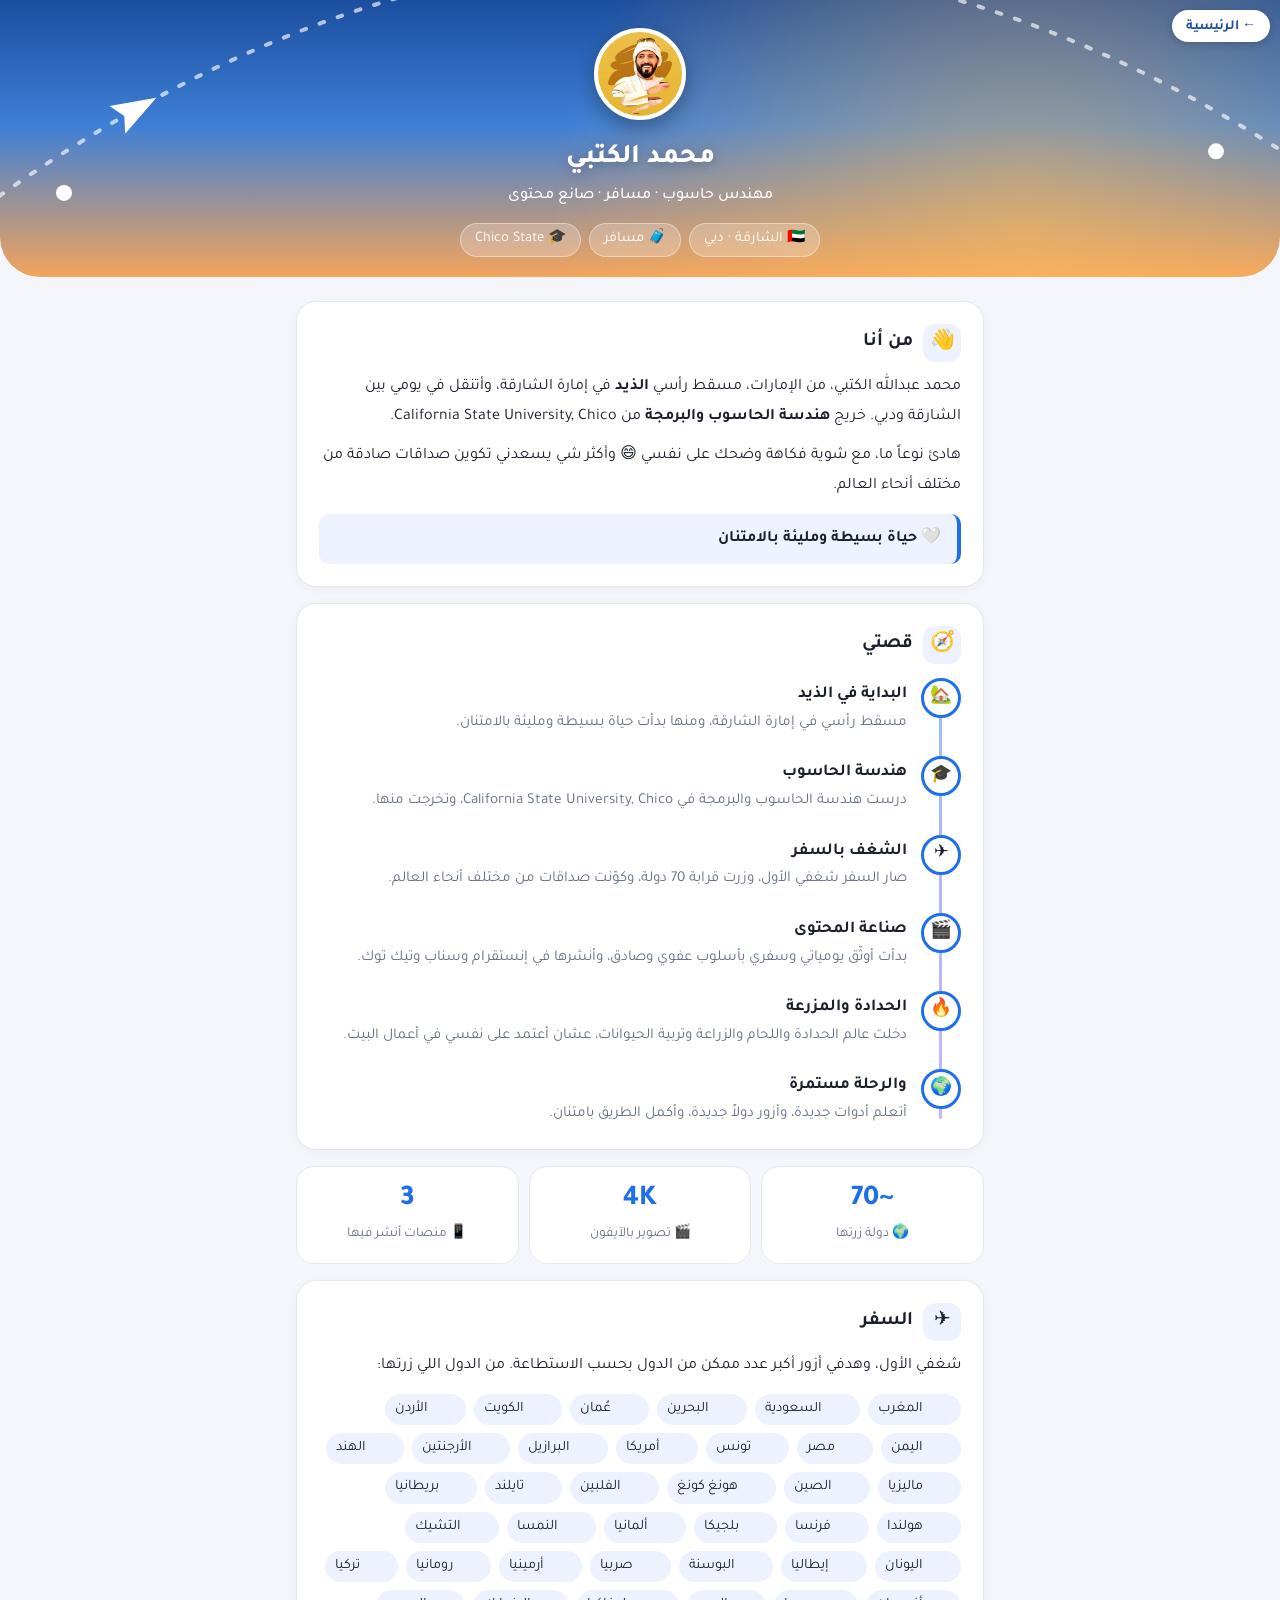
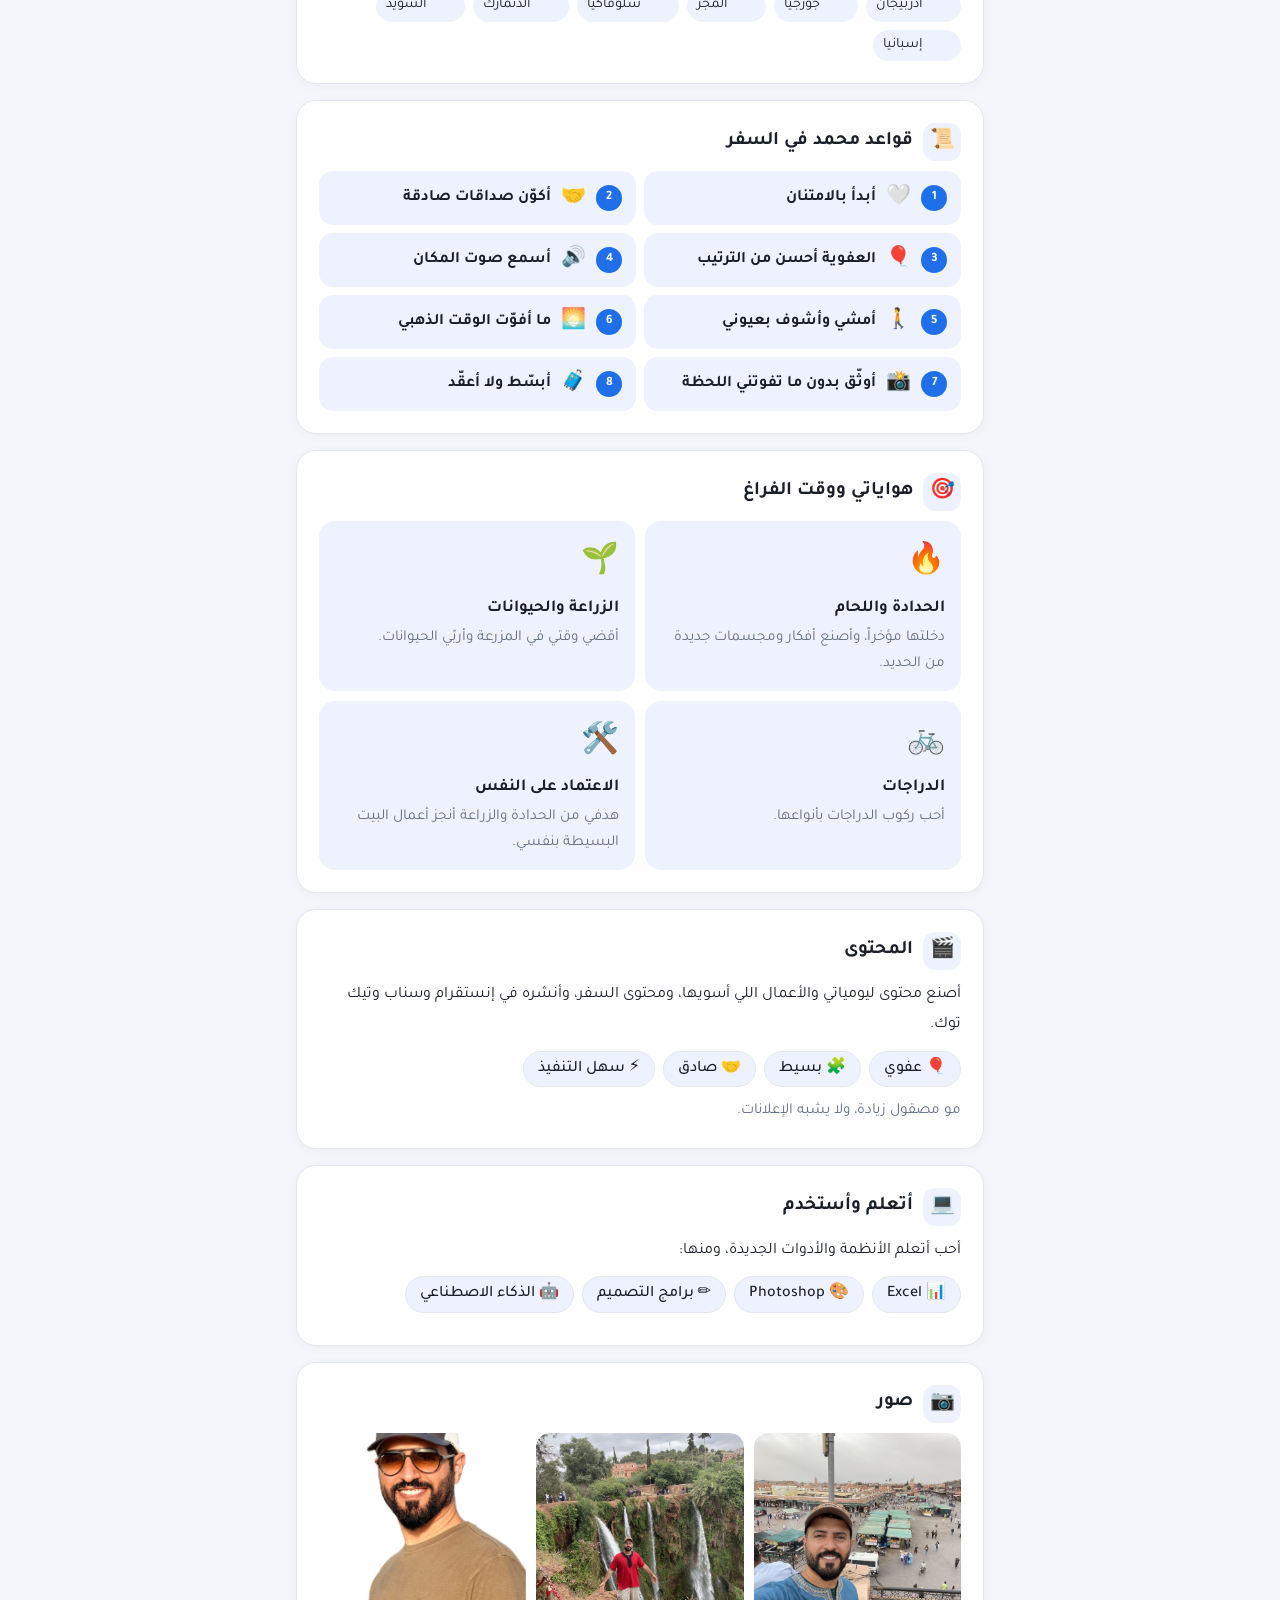
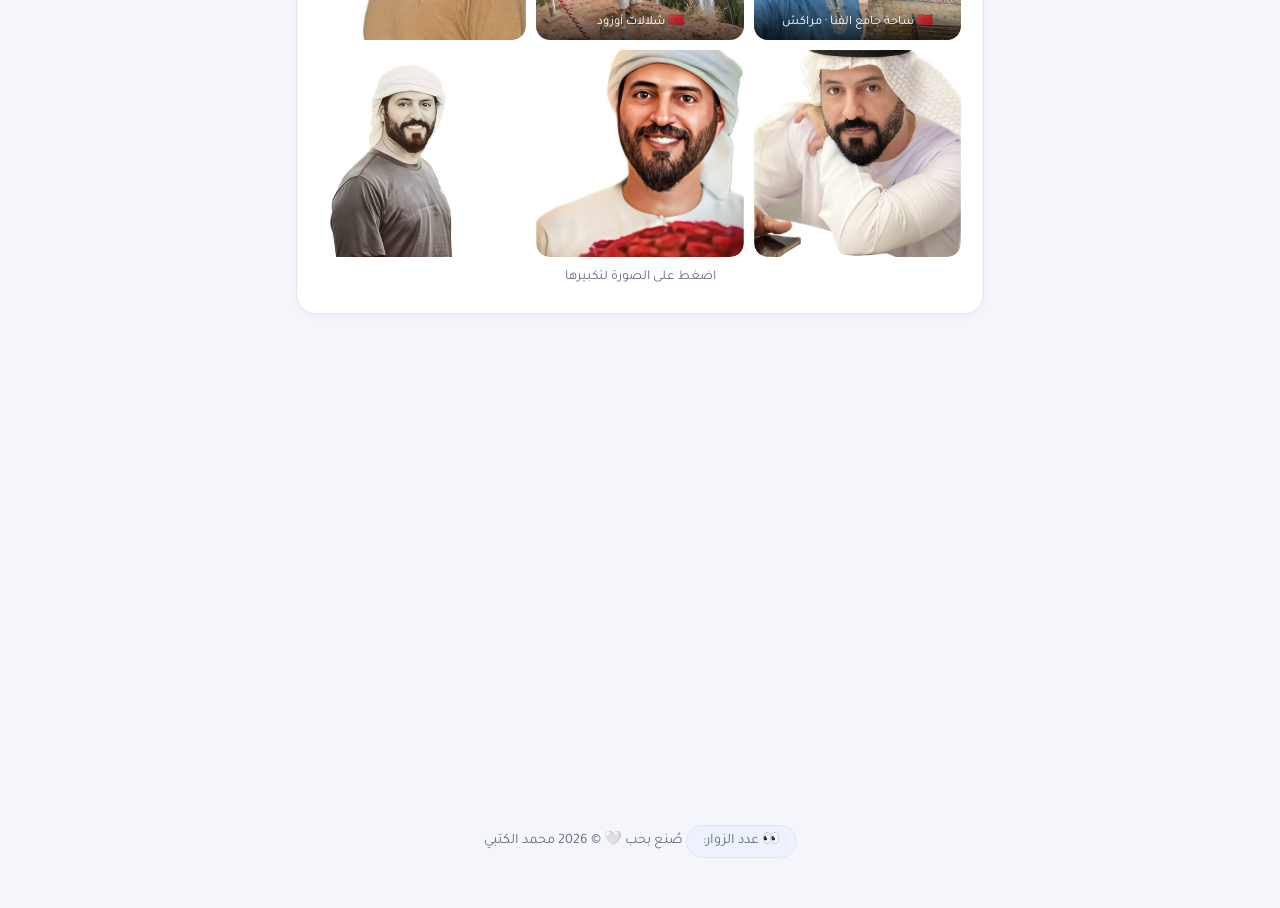
==== mohammed/index.html @ bbf89c30 "Redesign: new home page with city page and personalities; move Mohamed page to /mohammed Co-Authored" ====
<!DOCTYPE html>
<html lang="ar" dir="rtl">
<head>
  <meta charset="UTF-8">
  <meta name="viewport" content="width=device-width, initial-scale=1">
  <title>محمد الكتبي</title>
  <meta name="description" content="محمد عبدالله الكتبي — مهندس حاسوب من الإمارات، مسافر وصانع محتوى، زرت قرابة 70 دولة.">
  <meta name="theme-color" content="#1c4e9e">
  <link rel="icon" href="images/profile.jpg">
  <link rel="canonical" href="https://aldhaid.ae/mohammed/">
  <meta property="og:type" content="website">
  <meta property="og:locale" content="ar_AE">
  <meta property="og:title" content="محمد الكتبي">
  <meta property="og:description" content="مهندس حاسوب من الإمارات، مسافر وصانع محتوى. زرت قرابة 70 دولة.">
  <meta property="og:url" content="https://aldhaid.ae/mohammed/">
  <meta property="og:image" content="https://aldhaid.ae/mohammed/og-image.jpg">
  <meta property="og:image:width" content="1200">
  <meta property="og:image:height" content="630">
  <meta name="twitter:card" content="summary_large_image">
  <meta name="twitter:image" content="https://aldhaid.ae/mohammed/og-image.jpg">
  <link rel="preconnect" href="https://fonts.googleapis.com">
  <link href="https://fonts.googleapis.com/css2?family=Tajawal:wght@400;500;700;800&display=swap" rel="stylesheet">
  <link rel="stylesheet" href="style.css">
</head>
<body>
  <a href="../index.html" style="position:fixed;top:10px;right:10px;z-index:99;background:#fff;color:#1c4e9e;padding:6px 14px;border-radius:20px;font:600 14px Tajawal,sans-serif;text-decoration:none;box-shadow:0 2px 8px rgba(0,0,0,.2)">← الرئيسية</a>

  <header class="hero">
    <!-- مسار الرحلة والطائرة -->
    <svg class="route" viewBox="0 0 800 360" preserveAspectRatio="xMidYMid slice" aria-hidden="true">
      <path id="flight" d="M -20 230 Q 400 -80 820 200" fill="none" stroke="rgba(255,255,255,.65)" stroke-width="2.5" stroke-dasharray="3 9" stroke-linecap="round"/>
      <circle cx="40" cy="214" r="5" fill="#fff"/>
      <circle cx="760" cy="188" r="5" fill="#fff"/>
      <g fill="#fff">
        <path d="M 16 0 L -12 -10 L -7 0 L -12 10 Z">
          <animateMotion dur="14s" repeatCount="indefinite" rotate="auto"><mpath href="#flight"/></animateMotion>
        </path>
      </g>
    </svg>

    <img class="avatar" src="images/profile.jpg" alt="صورة محمد الكتبي">
    <h1>محمد الكتبي</h1>
    <p class="en">Mohamed Alketbi</p>
    <p class="tagline">مهندس حاسوب · مسافر · صانع محتوى</p>
    <div class="chips">
      <span class="chip">🇦🇪 الشارقة · دبي</span>
      <span class="chip">🧳 مسافر</span>
      <span class="chip">🎓 Chico State</span>
    </div>
  </header>

  <main>
    <!-- من أنا -->
    <section class="card">
      <h2><span class="ico">👋</span> من أنا</h2>
      <p>
        محمد عبدالله الكتبي، من الإمارات، مسقط رأسي <b>الذيد</b> في إمارة الشارقة،
        وأتنقل في يومي بين الشارقة ودبي. خريج <b>هندسة الحاسوب والبرمجة</b>
        من California State University, Chico.
      </p>
      <p>
        هادئ نوعاً ما، مع شوية فكاهة وضحك على نفسي 😄
        وأكثر شي يسعدني تكوين صداقات صادقة من مختلف أنحاء العالم.
      </p>
      <blockquote>🤍 حياة بسيطة ومليئة بالامتنان</blockquote>
    </section>

    <!-- قصتي -->
    <section class="card">
      <h2><span class="ico">🧭</span> قصتي</h2>
      <ol class="timeline">
        <li>
          <span class="dot">🏡</span>
          <h3>البداية في الذيد</h3>
          <p>مسقط رأسي في إمارة الشارقة، ومنها بدأت حياة بسيطة ومليئة بالامتنان.</p>
        </li>
        <li>
          <span class="dot">🎓</span>
          <h3>هندسة الحاسوب</h3>
          <p>درست هندسة الحاسوب والبرمجة في California State University, Chico، وتخرجت منها.</p>
        </li>
        <li>
          <span class="dot">✈️</span>
          <h3>الشغف بالسفر</h3>
          <p>صار السفر شغفي الأول، وزرت قرابة 70 دولة، وكوّنت صداقات من مختلف أنحاء العالم.</p>
        </li>
        <li>
          <span class="dot">🎬</span>
          <h3>صناعة المحتوى</h3>
          <p>بدأت أوثّق يومياتي وسفري بأسلوب عفوي وصادق، وأنشرها في إنستقرام وسناب وتيك توك.</p>
        </li>
        <li>
          <span class="dot">🔥</span>
          <h3>الحدادة والمزرعة</h3>
          <p>دخلت عالم الحدادة واللحام والزراعة وتربية الحيوانات، عشان أعتمد على نفسي في أعمال البيت.</p>
        </li>
        <li>
          <span class="dot">🌍</span>
          <h3>والرحلة مستمرة</h3>
          <p>أتعلم أدوات جديدة، وأزور دولاً جديدة، وأكمل الطريق بامتنان.</p>
        </li>
      </ol>
    </section>

    <!-- أرقام -->
    <section class="stats">
      <div class="stat"><b>~70</b><span>🌍 دولة زرتها</span></div>
      <div class="stat"><b>4K</b><span>🎬 تصوير بالآيفون</span></div>
      <div class="stat"><b>3</b><span>📱 منصات أنشر فيها</span></div>
    </section>

    <!-- السفر -->
    <section class="card">
      <h2><span class="ico">✈️</span> السفر</h2>
      <p>شغفي الأول، وهدفي أزور أكبر عدد ممكن من الدول بحسب الاستطاعة. من الدول اللي زرتها:</p>
      <div class="flags" id="flags"></div>
    </section>

    <!-- قواعد السفر -->
    <section class="card">
      <h2><span class="ico">📜</span> قواعد محمد في السفر</h2>
      <ol class="rules">
        <li><span class="n">1</span><span class="e">🤍</span>أبدأ بالامتنان</li>
        <li><span class="n">2</span><span class="e">🤝</span>أكوّن صداقات صادقة</li>
        <li><span class="n">3</span><span class="e">🎈</span>العفوية أحسن من الترتيب</li>
        <li><span class="n">4</span><span class="e">🔊</span>أسمع صوت المكان</li>
        <li><span class="n">5</span><span class="e">🚶</span>أمشي وأشوف بعيوني</li>
        <li><span class="n">6</span><span class="e">🌅</span>ما أفوّت الوقت الذهبي</li>
        <li><span class="n">7</span><span class="e">📸</span>أوثّق بدون ما تفوتني اللحظة</li>
        <li><span class="n">8</span><span class="e">🧳</span>أبسّط ولا أعقّد</li>
      </ol>
    </section>

    <!-- هواياتي -->
    <section class="card">
      <h2><span class="ico">🎯</span> هواياتي ووقت الفراغ</h2>
      <div class="grid">
        <div class="tile"><span class="big">🔥</span><h3>الحدادة واللحام</h3><p>دخلتها مؤخراً، وأصنع أفكار ومجسمات جديدة من الحديد.</p></div>
        <div class="tile"><span class="big">🌱</span><h3>الزراعة والحيوانات</h3><p>أقضي وقتي في المزرعة وأربّي الحيوانات.</p></div>
        <div class="tile"><span class="big">🚲</span><h3>الدراجات</h3><p>أحب ركوب الدراجات بأنواعها.</p></div>
        <div class="tile"><span class="big">🛠️</span><h3>الاعتماد على النفس</h3><p>هدفي من الحدادة والزراعة أنجز أعمال البيت البسيطة بنفسي.</p></div>
      </div>
    </section>

    <!-- المحتوى -->
    <section class="card">
      <h2><span class="ico">🎬</span> المحتوى</h2>
      <p>
        أصنع محتوى ليومياتي والأعمال اللي أسويها، ومحتوى السفر،
        وأنشره في إنستقرام وسناب وتيك توك.
      </p>
      <ul class="tags">
        <li>🎈 عفوي</li>
        <li>🧩 بسيط</li>
        <li>🤝 صادق</li>
        <li>⚡ سهل التنفيذ</li>
      </ul>
      <p class="muted">مو مصقول زيادة، ولا يشبه الإعلانات.</p>
    </section>

    <!-- التعلم والأدوات -->
    <section class="card">
      <h2><span class="ico">💻</span> أتعلم وأستخدم</h2>
      <p>أحب أتعلم الأنظمة والأدوات الجديدة، ومنها:</p>
      <ul class="tags">
        <li>📊 Excel</li>
        <li>🎨 Photoshop</li>
        <li>✏️ برامج التصميم</li>
        <li>🤖 الذكاء الاصطناعي</li>
      </ul>
    </section>

    <!-- الصور -->
    <section class="card">
      <h2><span class="ico">📷</span> صور</h2>
      <div class="gallery">
        <figure><img src="images/morocco-market.jpg" alt="ساحة جامع الفنا، مراكش" loading="lazy"><figcaption>🇲🇦 ساحة جامع الفنا · مراكش</figcaption></figure>
        <figure><img src="images/morocco-waterfall.jpg" alt="شلالات أوزود، المغرب" loading="lazy"><figcaption>🇲🇦 شلالات أوزود</figcaption></figure>
        <figure><img src="images/photo3.jpg" alt="محمد الكتبي" loading="lazy"></figure>
        <figure><img src="images/photo1.jpg" alt="محمد الكتبي" loading="lazy"></figure>
        <figure><img src="images/photo4.jpg" alt="محمد الكتبي" loading="lazy"></figure>
        <figure><img src="images/photo2.jpg" alt="محمد الكتبي" loading="lazy"></figure>
      </div>
      <p class="muted hint">اضغط على الصورة لتكبيرها</p>
    </section>

    <!-- إنستقرام -->
    <section class="card">
      <h2><span class="ico">📸</span> من إنستقرام</h2>
      <div class="insta-feed">
        <behold-widget feed-id="JTGPiDyUB6IaNqz0ckpw"></behold-widget>
      </div>
      <a class="soc insta follow" href="https://instagram.com/NCC" target="_blank" rel="noopener"><i style="--i:url(https://cdn.jsdelivr.net/npm/simple-icons/icons/instagram.svg)"></i>تابعني على إنستقرام</a>
    </section>

    <!-- التواصل -->
    <section class="card">
      <h2><span class="ico">💬</span> تابعني وتواصل معي</h2>
      <div class="links">
        <a class="soc insta" href="https://instagram.com/NCC" target="_blank" rel="noopener"><i style="--i:url(https://cdn.jsdelivr.net/npm/simple-icons/icons/instagram.svg)"></i>Instagram</a>
        <a class="soc snap" href="https://snapchat.com/add/dxb.6" target="_blank" rel="noopener"><i style="--i:url(https://cdn.jsdelivr.net/npm/simple-icons/icons/snapchat.svg)"></i>Snapchat</a>
        <a class="soc tiktok" href="https://tiktok.com/@alketbi.travel" target="_blank" rel="noopener"><i style="--i:url(https://cdn.jsdelivr.net/npm/simple-icons/icons/tiktok.svg)"></i>TikTok</a>
        <a class="soc wa" href="https://wa.me/971556080700" target="_blank" rel="noopener"><i style="--i:url(https://cdn.jsdelivr.net/npm/simple-icons/icons/whatsapp.svg)"></i>WhatsApp</a>
      </div>
    </section>
  </main>

  <footer>
    <p class="visitors" id="visitors" hidden>👀 عدد الزوار: <b id="vcount"></b></p>
    صُنع بحب 🤍 © <span id="y"></span> محمد الكتبي</footer>

  <script>
    (() => {
      if (window.__bhldScript) return;
      window.__bhldScript = true;
      const d = document, s = d.createElement("script");
      s.type = "module";
      s.src = "https://w.behold.so/widget.js";
      setTimeout(() => { d.head.append(s); }, 0);
    })();
  </script>

  <div class="lightbox" id="lightbox" hidden>
    <button class="close" aria-label="إغلاق">&times;</button>
    <img id="lightbox-img" alt="">
  </div>
  <script>
    document.getElementById('y').textContent = new Date().getFullYear();

    // الدول: [الاسم، رمز الدولة]
    const countries = [
      ['المغرب','ma'],['السعودية','sa'],['البحرين','bh'],['عُمان','om'],['الكويت','kw'],
      ['الأردن','jo'],['اليمن','ye'],['مصر','eg'],['تونس','tn'],['أمريكا','us'],
      ['البرازيل','br'],['الأرجنتين','ar'],['الهند','in'],['ماليزيا','my'],['الصين','cn'],
      ['هونغ كونغ','hk'],['الفلبين','ph'],['تايلند','th'],['بريطانيا','gb'],['هولندا','nl'],
      ['فرنسا','fr'],['بلجيكا','be'],['ألمانيا','de'],['النمسا','at'],['التشيك','cz'],
      ['اليونان','gr'],['إيطاليا','it'],['البوسنة','ba'],['صربيا','rs'],['أرمينيا','am'],
      ['رومانيا','ro'],['تركيا','tr'],['أذربيجان','az'],['جورجيا','ge'],['المجر','hu'],
      ['سلوفاكيا','sk'],['الدنمارك','dk'],['السويد','se'],['إسبانيا','es']
    ];
    document.getElementById('flags').innerHTML = countries.map(([n, c]) =>
      `<span class="flag"><img src="https://flagcdn.com/w40/${c}.png" alt="" loading="lazy" width="20" height="15">${n}</span>`
    ).join('');

    // عداد الزوار (يُحسب مرة واحدة لكل متصفح، ولا يُحسب إلا على الدومين الحقيقي)
    (async () => {
      const base = 'https://abacus.jasoncameron.dev';
      const path = '/aldhaid-ae/visits';
      let counted = false;
      try { counted = localStorage.getItem('visited') === '1'; } catch (e) {}
      const live = location.hostname === 'aldhaid.ae' || location.hostname === 'www.aldhaid.ae';
      const action = (live && !counted) ? 'hit' : 'get';
      try {
        const r = await fetch(base + '/' + action + path);
        if (!r.ok) return;
        const { value } = await r.json();
        if (typeof value !== 'number') return;
        if (action === 'hit') { try { localStorage.setItem('visited', '1'); } catch (e) {} }
        document.getElementById('vcount').textContent = value.toLocaleString('ar-AE');
        document.getElementById('visitors').hidden = false;
      } catch (e) { /* العداد اختياري: لو تعطل يبقى مخفياً */ }
    })();

    // ظهور الأقسام بالتمرير
    const items = document.querySelectorAll('main .card, main .stat');
    if ('IntersectionObserver' in window && !matchMedia('(prefers-reduced-motion: reduce)').matches) {
      const io = new IntersectionObserver((entries) => {
        entries.forEach(e => {
          if (e.isIntersecting) { e.target.classList.add('in'); io.unobserve(e.target); }
        });
      }, { threshold: 0.08, rootMargin: '0px 0px -30px 0px' });
      items.forEach((el, i) => {
        el.classList.add('reveal');
        if (el.classList.contains('stat')) el.style.transitionDelay = (i % 3) * 90 + 'ms';
        io.observe(el);
      });
    }

    // تكبير الصور
    const box = document.getElementById('lightbox');
    const big = document.getElementById('lightbox-img');
    document.querySelectorAll('.gallery img').forEach(img => {
      img.addEventListener('click', () => {
        big.src = img.src;
        big.alt = img.alt;
        box.hidden = false;
      });
    });
    box.addEventListener('click', () => { box.hidden = true; });
    document.addEventListener('keydown', e => { if (e.key === 'Escape') box.hidden = true; });
  </script>
</body>
</html>
---- mohammed/style.css ----
:root {
  --bg: #f4f6fb;
  --card: #ffffff;
  --text: #1b1f2a;
  --muted: #667085;
  --accent: #1f6feb;
  --accent2: #7c5cff;
  --soft: #eef2ff;
  --border: #e4e7ee;
}
@media (prefers-color-scheme: dark) {
  :root {
    --bg: #0e1116;
    --card: #171b23;
    --text: #eef1f6;
    --muted: #9aa4b2;
    --accent: #5b9dff;
    --accent2: #9b86ff;
    --soft: #202638;
    --border: #262c38;
  }
}

* { box-sizing: border-box; margin: 0; padding: 0; }

body {
  font-family: "Tajawal", system-ui, sans-serif;
  background: var(--bg);
  color: var(--text);
  line-height: 1.9;
}
a { color: var(--accent); text-decoration: none; }
a:hover { text-decoration: underline; }

/* ---------- Hero (سفر وترحال) ---------- */
.hero {
  position: relative;
  overflow: hidden;
  text-align: center;
  padding: 28px 16px 20px;
  color: #fff;
  background:
    radial-gradient(circle at 80% 85%, rgba(255, 190, 90, .55), transparent 45%),
    linear-gradient(180deg, #1c4e9e 0%, #3d7fd6 45%, #f4a45c 100%);
  border-radius: 0 0 40px 40px;
}
.hero > * { position: relative; z-index: 1; }
.route { position: absolute !important; inset: 0; width: 100%; height: 100%; z-index: 0 !important; }




.avatar {
  width: 92px; height: 92px;
  border-radius: 50%;
  object-fit: cover;
  object-position: center 15%;
  border: 4px solid #fff;
  background: #fff;
  box-shadow: 0 8px 20px rgba(0, 0, 0, .3);
}
.hero h1 { font-size: 1.7rem; font-weight: 800; margin-top: 8px; line-height: 1.3; text-shadow: 0 2px 12px rgba(0,0,0,.25); }
.hero .en { display: none; opacity: .9; letter-spacing: 1px; }
.tagline { font-weight: 500; margin-top: 4px; }

.chips { display: flex; flex-wrap: wrap; gap: 8px; justify-content: center; margin-top: 12px; }
.chip {
  background: rgba(255, 255, 255, .22);
  backdrop-filter: blur(6px);
  border: 1px solid rgba(255, 255, 255, .4);
  padding: 2px 14px;
  border-radius: 999px;
  font-size: .92rem;
}
@media (prefers-reduced-motion: reduce) { .route animateMotion { display: none; } }

/* ---------- Layout ---------- */
main {
  max-width: 720px;
  margin: 0 auto;
  padding: 24px 16px 40px;
  display: grid;
  gap: 16px;
}
.card {
  background: var(--card);
  border: 1px solid var(--border);
  border-radius: 20px;
  padding: 22px;
  box-shadow: 0 2px 10px rgba(20, 30, 60, .04);
}
.card h2 {
  font-size: 1.2rem;
  margin-bottom: 10px;
  display: flex;
  align-items: center;
  gap: 10px;
}
.ico {
  display: inline-grid;
  place-items: center;
  width: 38px;
  height: 38px;
  border-radius: 12px;
  background: var(--soft);
  font-size: 1.25rem;
}
.card p + p { margin-top: 8px; }
.muted { color: var(--muted); font-size: .95rem; }
blockquote {
  margin-top: 12px;
  padding: 10px 16px;
  border-right: 4px solid var(--accent);
  background: var(--soft);
  border-radius: 10px;
  font-weight: 700;
}

/* ---------- Stats ---------- */
.stats { display: grid; grid-template-columns: repeat(3, 1fr); gap: 10px; }
.stat {
  background: var(--card);
  border: 1px solid var(--border);
  border-radius: 18px;
  text-align: center;
  padding: 14px 6px;
}
.stat b { display: block; font-size: 1.8rem; font-weight: 800; color: var(--accent); line-height: 1.3; }
.stat span { font-size: .85rem; color: var(--muted); }

/* ---------- Flags ---------- */
.flags { display: flex; flex-wrap: wrap; gap: 8px; margin-top: 12px; }
.flag {
  display: inline-flex;
  align-items: center;
  gap: 6px;
  background: var(--soft);
  border-radius: 999px;
  padding: 2px 12px 2px 10px;
  font-size: .9rem;
}
.flag img { border-radius: 2px; }

/* ---------- Hobbies ---------- */
.grid { display: grid; grid-template-columns: 1fr; gap: 10px; margin-top: 8px; }
.tile {
  background: var(--soft);
  border-radius: 16px;
  padding: 14px 16px;
}
.tile .big { font-size: 1.9rem; }
.tile h3 { font-size: 1.05rem; }
.tile p { color: var(--muted); font-size: .95rem; line-height: 1.7; }

/* ---------- Tags ---------- */
.tags { list-style: none; display: flex; flex-wrap: wrap; gap: 8px; margin: 10px 0; }
.tags li {
  background: var(--soft);
  border: 1px solid var(--border);
  border-radius: 999px;
  padding: 2px 14px;
  font-weight: 500;
}

/* ---------- Gallery ---------- */
.gallery { display: grid; grid-template-columns: repeat(2, 1fr); gap: 10px; }
.gallery img {
  width: 100%;
  aspect-ratio: 1;
  object-fit: cover;
  border-radius: 14px;
  background: var(--border);
  cursor: zoom-in;
  transition: transform .15s;
}
.gallery img:hover { transform: scale(1.03); }
.hint { margin-top: 8px; text-align: center; font-size: .85rem; }

/* ---------- Social ---------- */
.links { display: grid; grid-template-columns: repeat(2, 1fr); gap: 10px; margin-top: 8px; }
.soc {
  --c: var(--accent);
  display: flex;
  align-items: center;
  justify-content: center;
  gap: 8px;
  padding: 12px;
  border-radius: 14px;
  background: var(--c);
  color: #fff;
  font-weight: 700;
  transition: transform .15s, filter .15s;
}
.soc:hover { transform: translateY(-2px); filter: brightness(1.08); text-decoration: none; }
.soc i {
  width: 20px;
  height: 20px;
  background: currentColor;
  -webkit-mask: var(--i) center / contain no-repeat;
  mask: var(--i) center / contain no-repeat;
}
.insta { --c: linear-gradient(45deg, #f09433, #dc2743 55%, #bc1888); }
.snap { --c: #f5d800; color: #111; }
.tiktok { --c: #111; }
.wa { --c: #25d366; }
.soc { background: var(--c); }
.mail { text-align: center; margin-top: 14px; }

footer { text-align: center; color: var(--muted); padding: 8px 16px 40px; font-size: .9rem; }

/* ---------- Lightbox ---------- */
.lightbox {
  position: fixed;
  inset: 0;
  background: rgba(0, 0, 0, .9);
  display: flex;
  align-items: center;
  justify-content: center;
  padding: 16px;
  z-index: 100;
  cursor: zoom-out;
}
.lightbox[hidden] { display: none; }
.lightbox img { max-width: 100%; max-height: 100%; border-radius: 8px; }
.lightbox .close {
  position: absolute;
  top: 12px;
  left: 16px;
  background: none;
  border: 0;
  color: #fff;
  font-size: 2.5rem;
  line-height: 1;
  cursor: pointer;
}

@media (min-width: 600px) {
  .gallery { grid-template-columns: repeat(4, 1fr); }
  .links { grid-template-columns: repeat(4, 1fr); }
  .grid { grid-template-columns: repeat(2, 1fr); }
}


/* ---------- Gallery captions ---------- */
.gallery figure { position: relative; margin: 0; overflow: hidden; border-radius: 14px; }
.gallery figure img { display: block; }
.gallery figcaption {
  position: absolute; inset: auto 0 0 0;
  padding: 18px 10px 8px;
  font-size: .8rem; color: #fff; text-align: center; line-height: 1.4;
  background: linear-gradient(transparent, rgba(0, 0, 0, .65));
  pointer-events: none;
}
@media (min-width: 600px) { .gallery { grid-template-columns: repeat(3, 1fr); } }

/* ---------- Instagram feed ---------- */
.insta-feed { min-height: 120px; margin-top: 8px; border-radius: 14px; overflow: hidden; }
.soc.follow { margin-top: 14px; }

/* ---------- Timeline ---------- */
.timeline { list-style: none; position: relative; margin-top: 14px; padding-right: 54px; }
.timeline::before {
  content: "";
  position: absolute; top: 8px; bottom: 8px; right: 19px;
  width: 3px; border-radius: 3px;
  background: linear-gradient(var(--accent), var(--accent2));
  opacity: .45;
}
.timeline li { position: relative; padding-bottom: 20px; }
.timeline li:last-child { padding-bottom: 0; }
.timeline .dot {
  position: absolute; right: -54px; top: 0;
  width: 40px; height: 40px; border-radius: 50%;
  display: grid; place-items: center;
  background: var(--card);
  border: 3px solid var(--accent);
  font-size: 1.1rem;
}
.timeline h3 { font-size: 1.05rem; line-height: 1.6; padding-top: 4px; }
.timeline p { color: var(--muted); font-size: .95rem; line-height: 1.8; }

/* ---------- Scroll reveal ---------- */
.reveal { opacity: 0; transform: translateY(28px); transition: opacity .6s ease, transform .6s ease; }
.reveal.in { opacity: 1; transform: none; }

/* ---------- Travel rules ---------- */
.rules { list-style: none; display: grid; gap: 8px; margin-top: 10px; counter-reset: r; }
.rules li {
  display: flex; align-items: center; gap: 10px;
  background: var(--soft); border-radius: 14px;
  padding: 8px 14px; font-weight: 700;
}
.rules .n {
  flex: none; width: 26px; height: 26px; border-radius: 50%;
  display: grid; place-items: center;
  background: var(--accent); color: #fff; font-size: .8rem;
}
.rules .e { font-size: 1.25rem; }
@media (min-width: 600px) { .rules { grid-template-columns: repeat(2, 1fr); } }

/* ---------- Visitor counter ---------- */
.visitors {
  display: inline-block; margin-bottom: 10px;
  background: var(--soft); border: 1px solid var(--border);
  border-radius: 999px; padding: 2px 16px; font-size: .9rem;
}
.visitors b { color: var(--accent); }
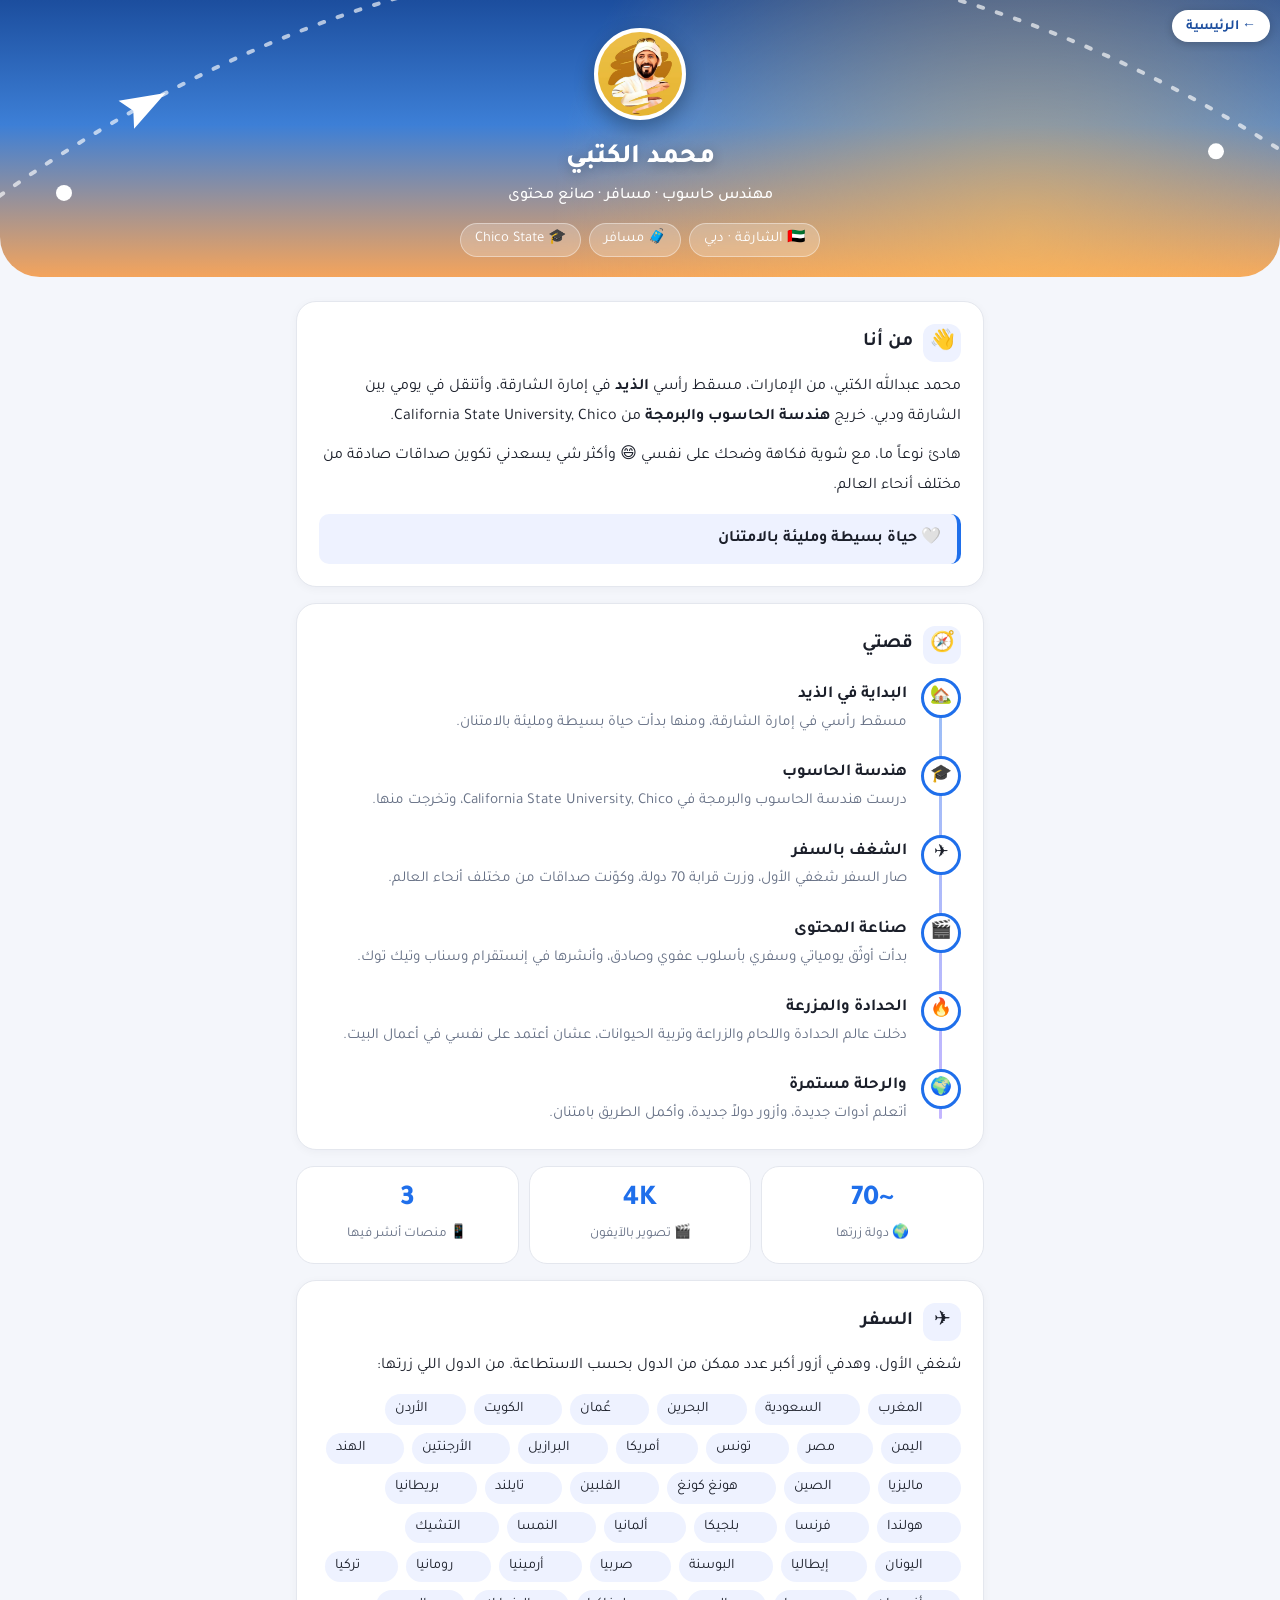
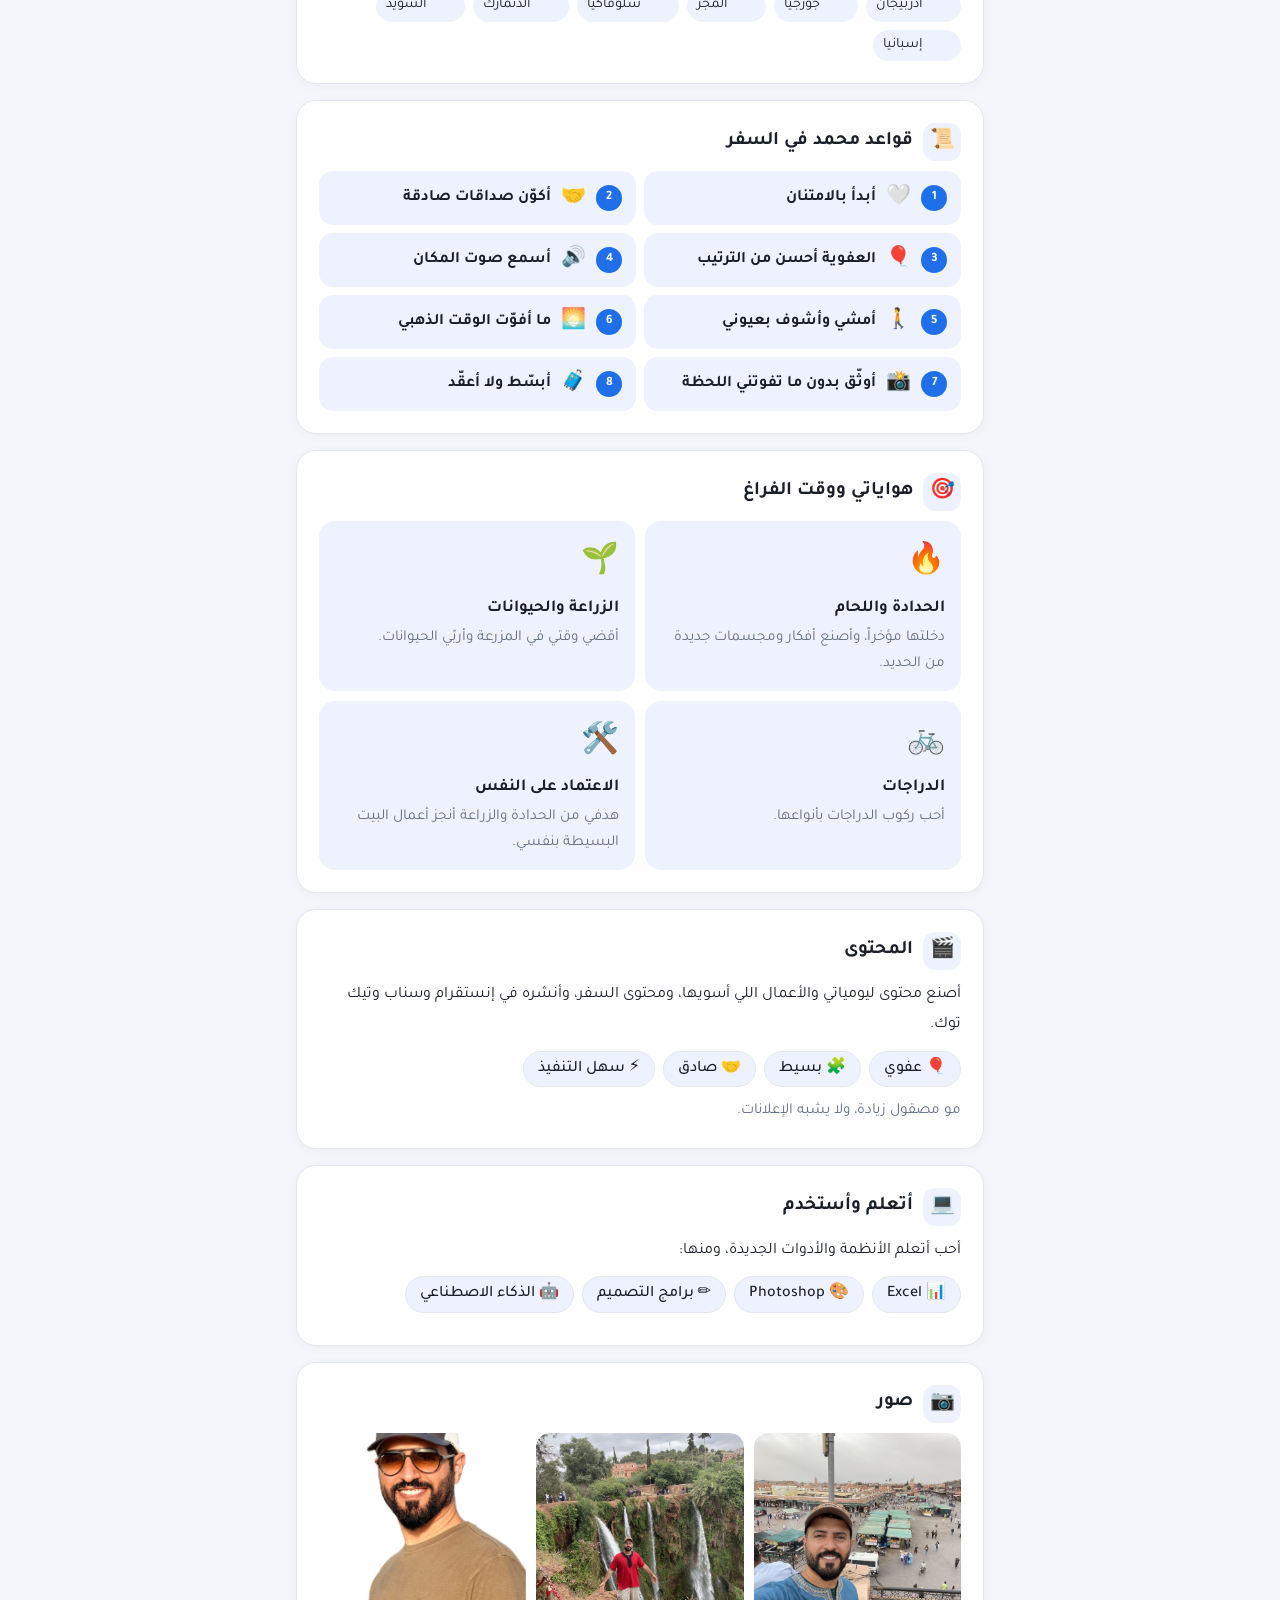
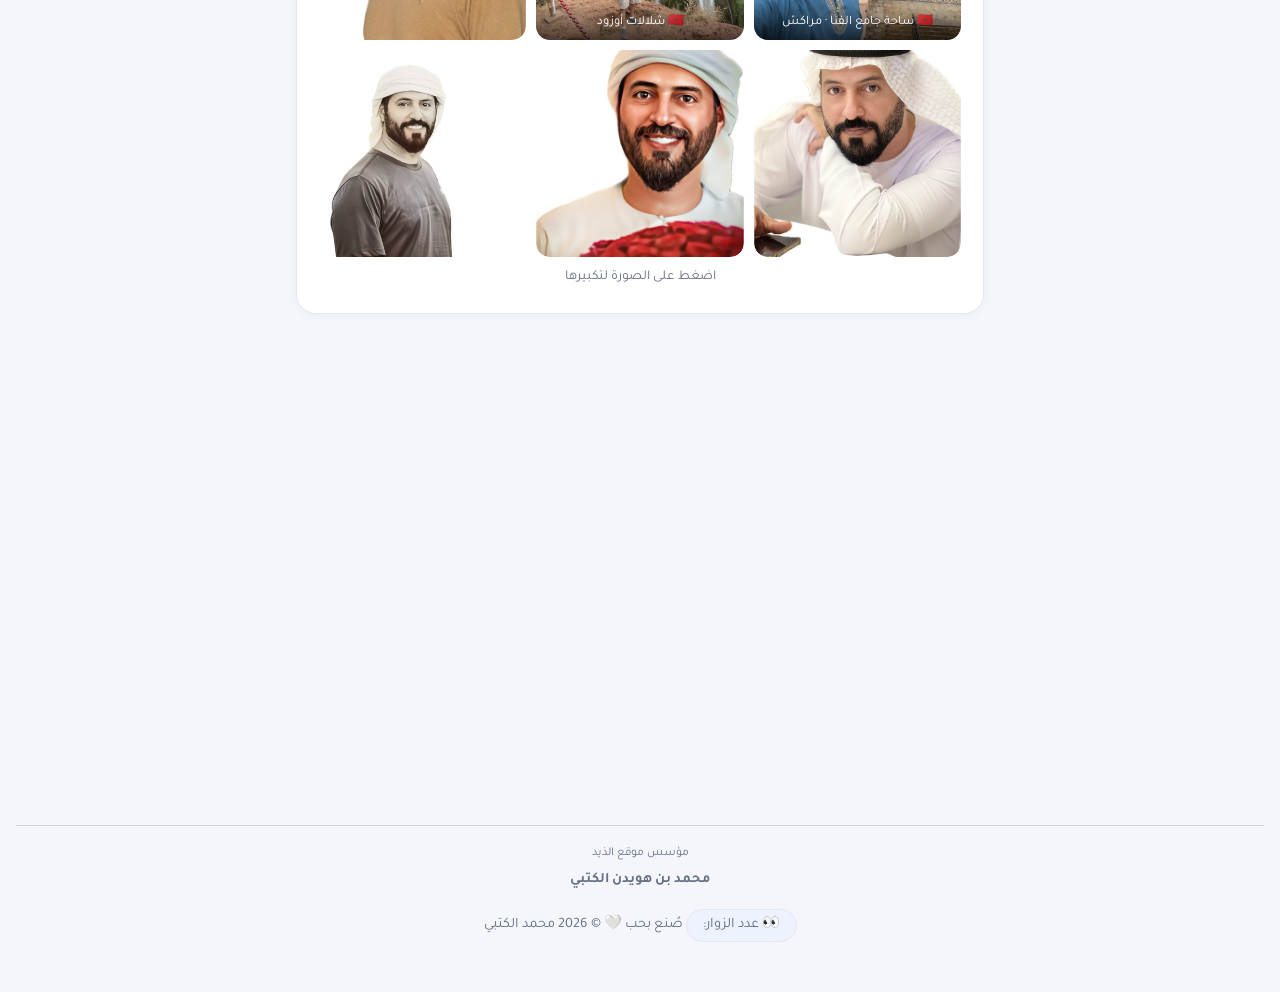
==== commit 518d6e7f: "Al Dhaid-inspired design, compact side-by-side cards, founder footer Co-Authored-By: Claude Sonnet 5" ====
--- a/mohammed/index.html
+++ b/mohammed/index.html
@@ -206,6 +206,7 @@
   </main>
 
   <footer>
+    <p style="margin:0 0 14px;padding-top:14px;border-top:1px solid rgba(128,128,128,.3)"><small>مؤسس موقع الذيد</small><br><b>محمد بن هويدن الكتبي</b></p>
     <p class="visitors" id="visitors" hidden>👀 عدد الزوار: <b id="vcount"></b></p>
     صُنع بحب 🤍 © <span id="y"></span> محمد الكتبي</footer>
 
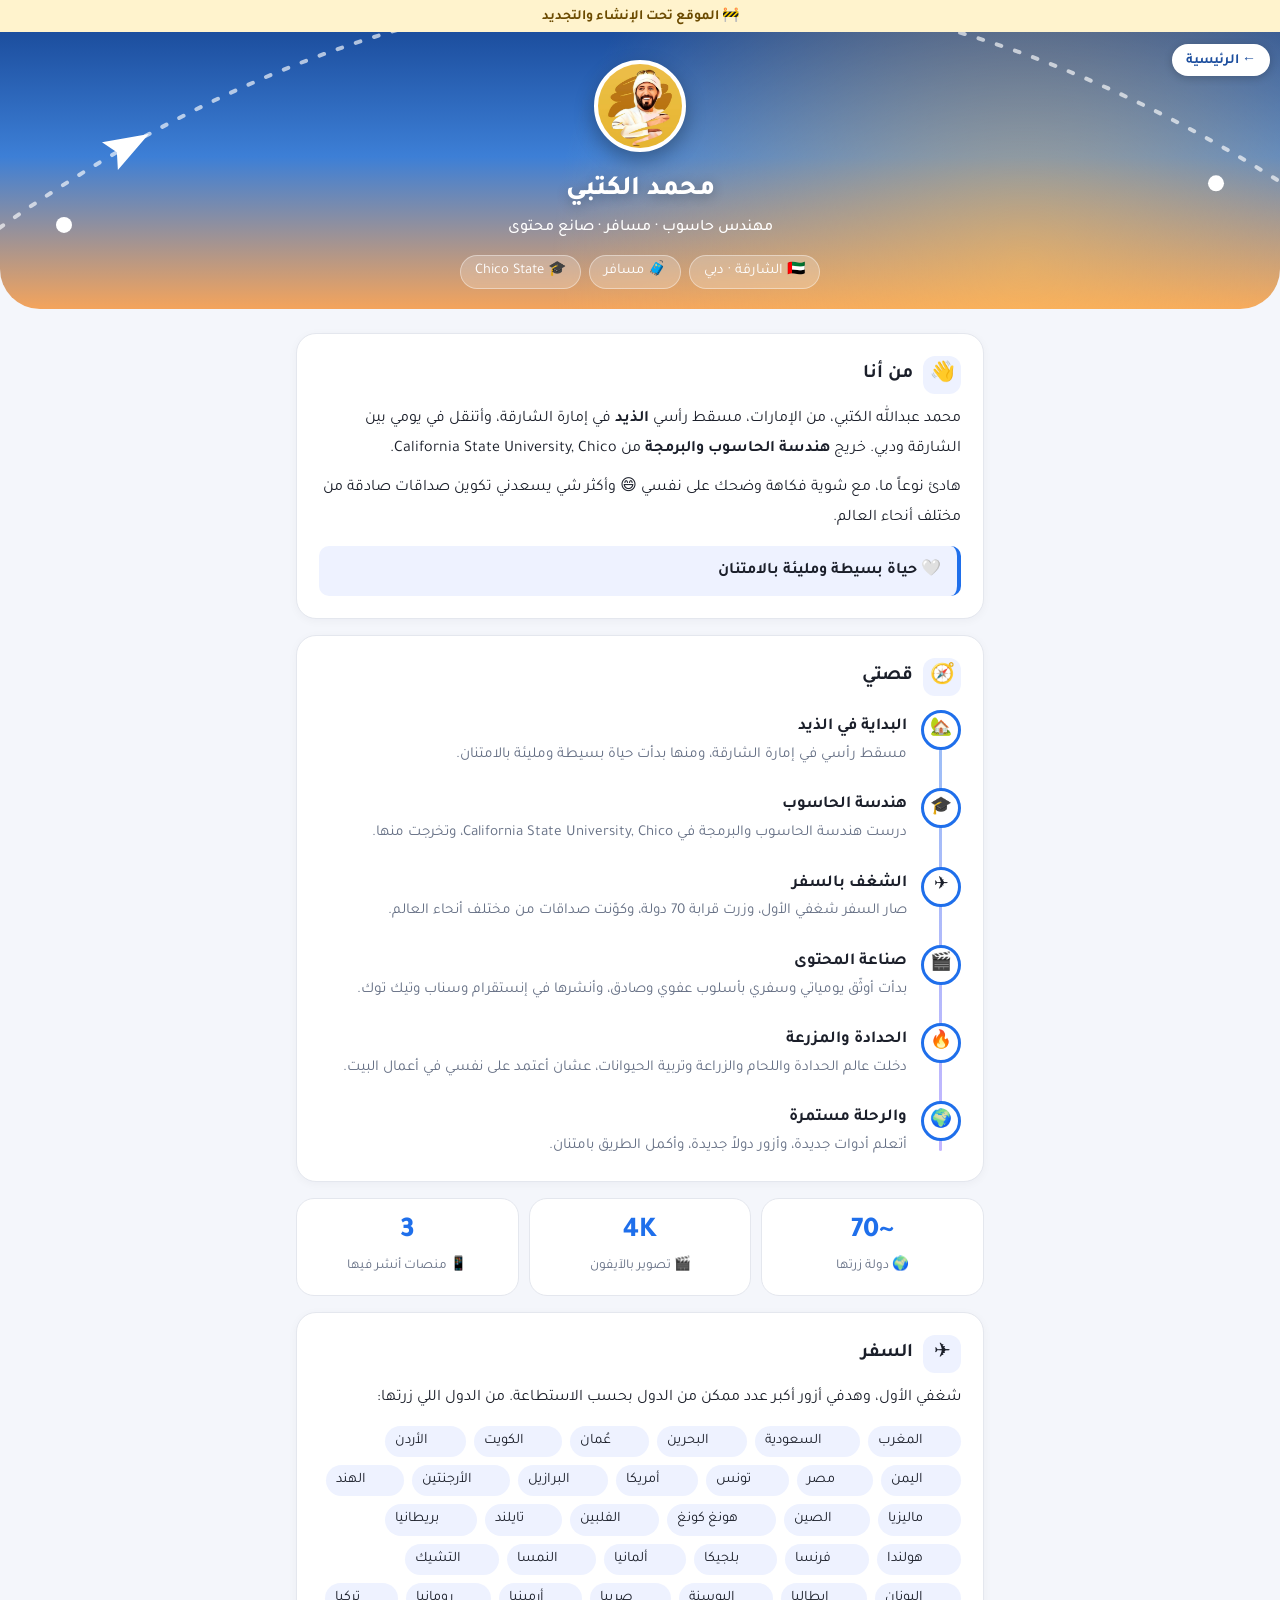
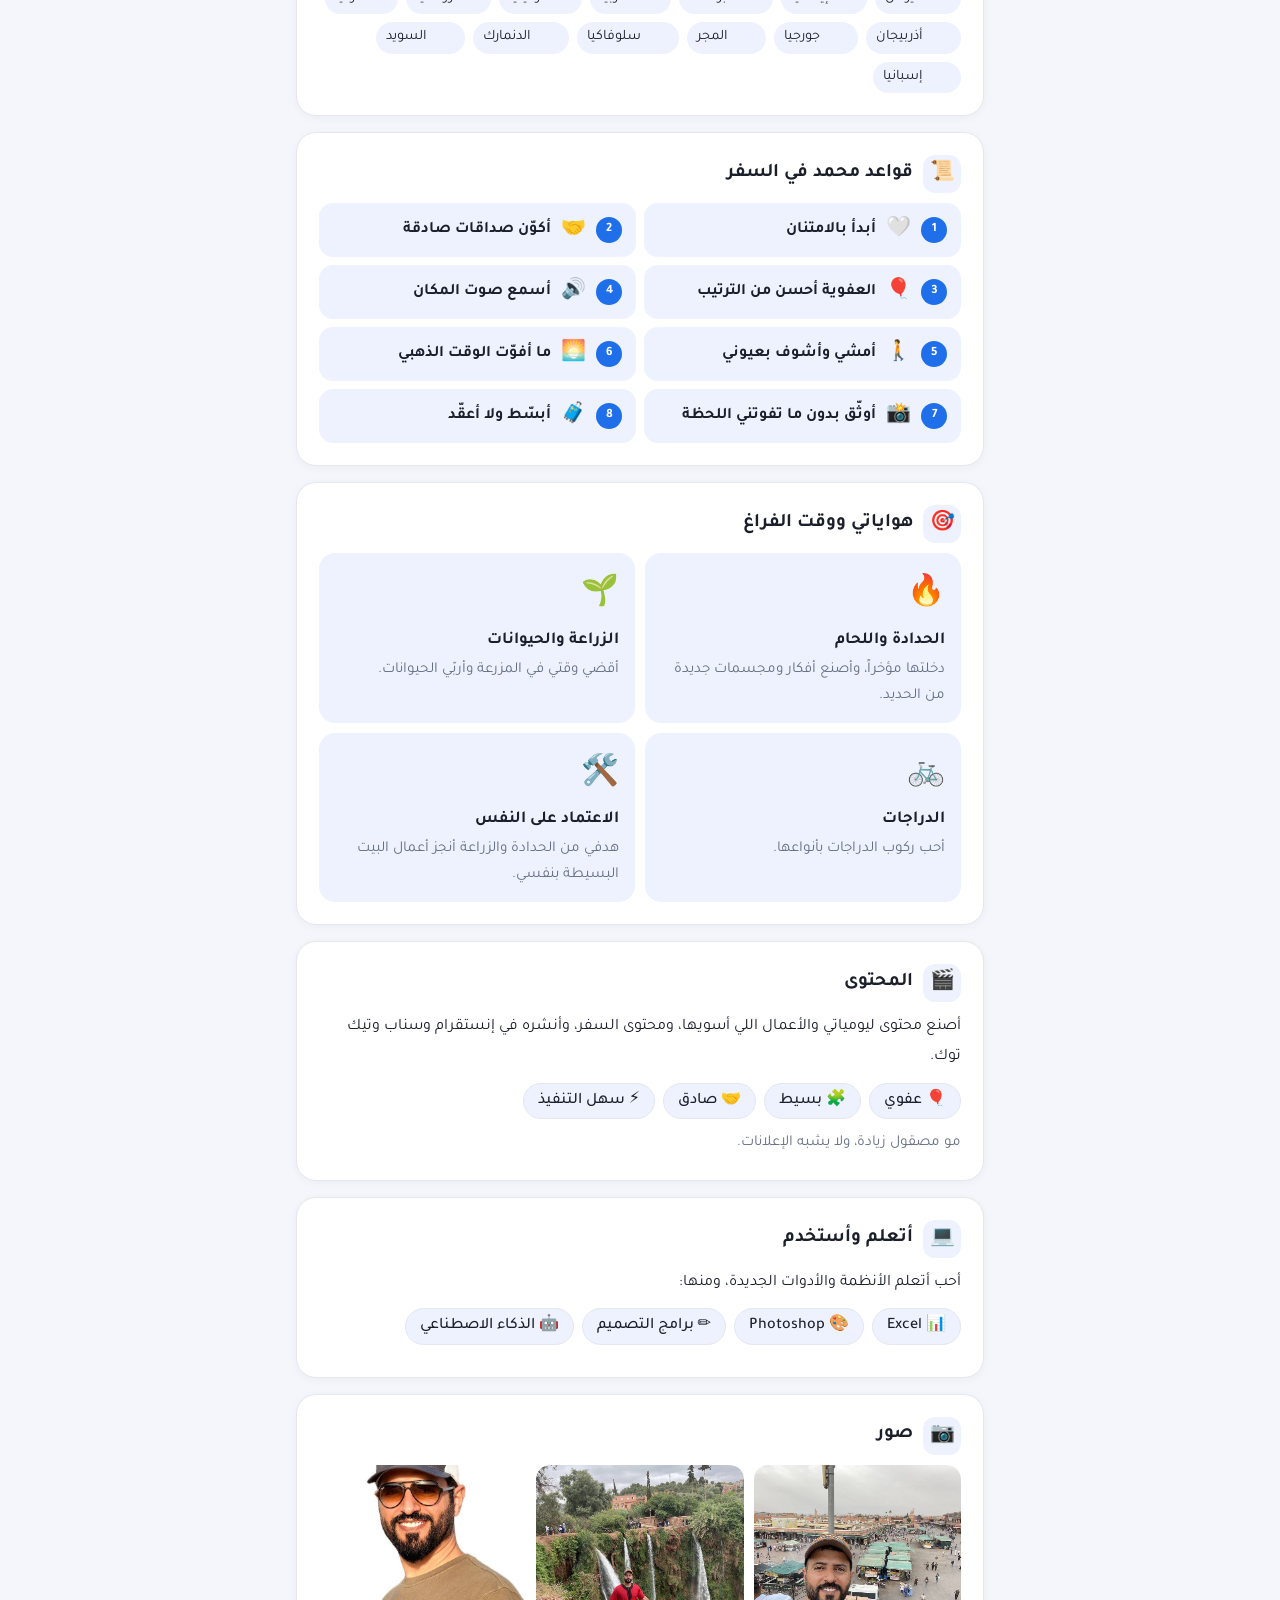
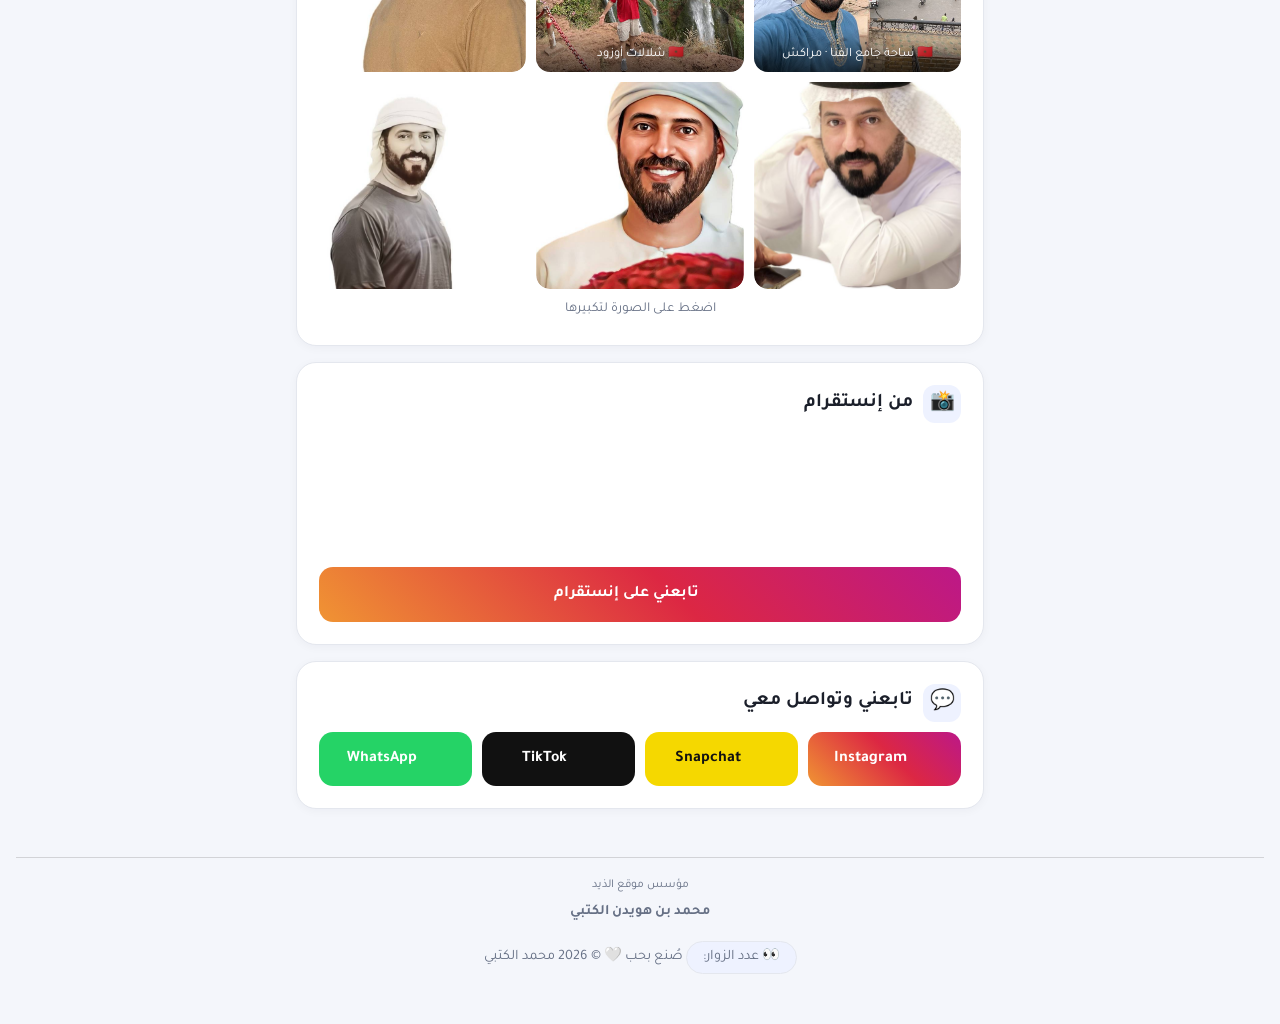
==== commit 97ca93ed: "Add cities, landmarks, photo archive, search, visitor counter; compress images; under-construction b" ====
--- a/mohammed/index.html
+++ b/mohammed/index.html
@@ -23,7 +23,8 @@
   <link rel="stylesheet" href="style.css">
 </head>
 <body>
-  <a href="../index.html" style="position:fixed;top:10px;right:10px;z-index:99;background:#fff;color:#1c4e9e;padding:6px 14px;border-radius:20px;font:600 14px Tajawal,sans-serif;text-decoration:none;box-shadow:0 2px 8px rgba(0,0,0,.2)">← الرئيسية</a>
+  <div class="construction" style="background:#fff3cd;color:#6b4a00;text-align:center;font:700 14px Tajawal,sans-serif;padding:6px 14px;position:relative;z-index:100">🚧 الموقع تحت الإنشاء والتجديد</div>
+  <a href="../index.html" style="position:fixed;top:44px;right:10px;z-index:99;background:#fff;color:#1c4e9e;padding:6px 14px;border-radius:20px;font:600 14px Tajawal,sans-serif;text-decoration:none;box-shadow:0 2px 8px rgba(0,0,0,.2)">← الرئيسية</a>
 
   <header class="hero">
     <!-- مسار الرحلة والطائرة -->
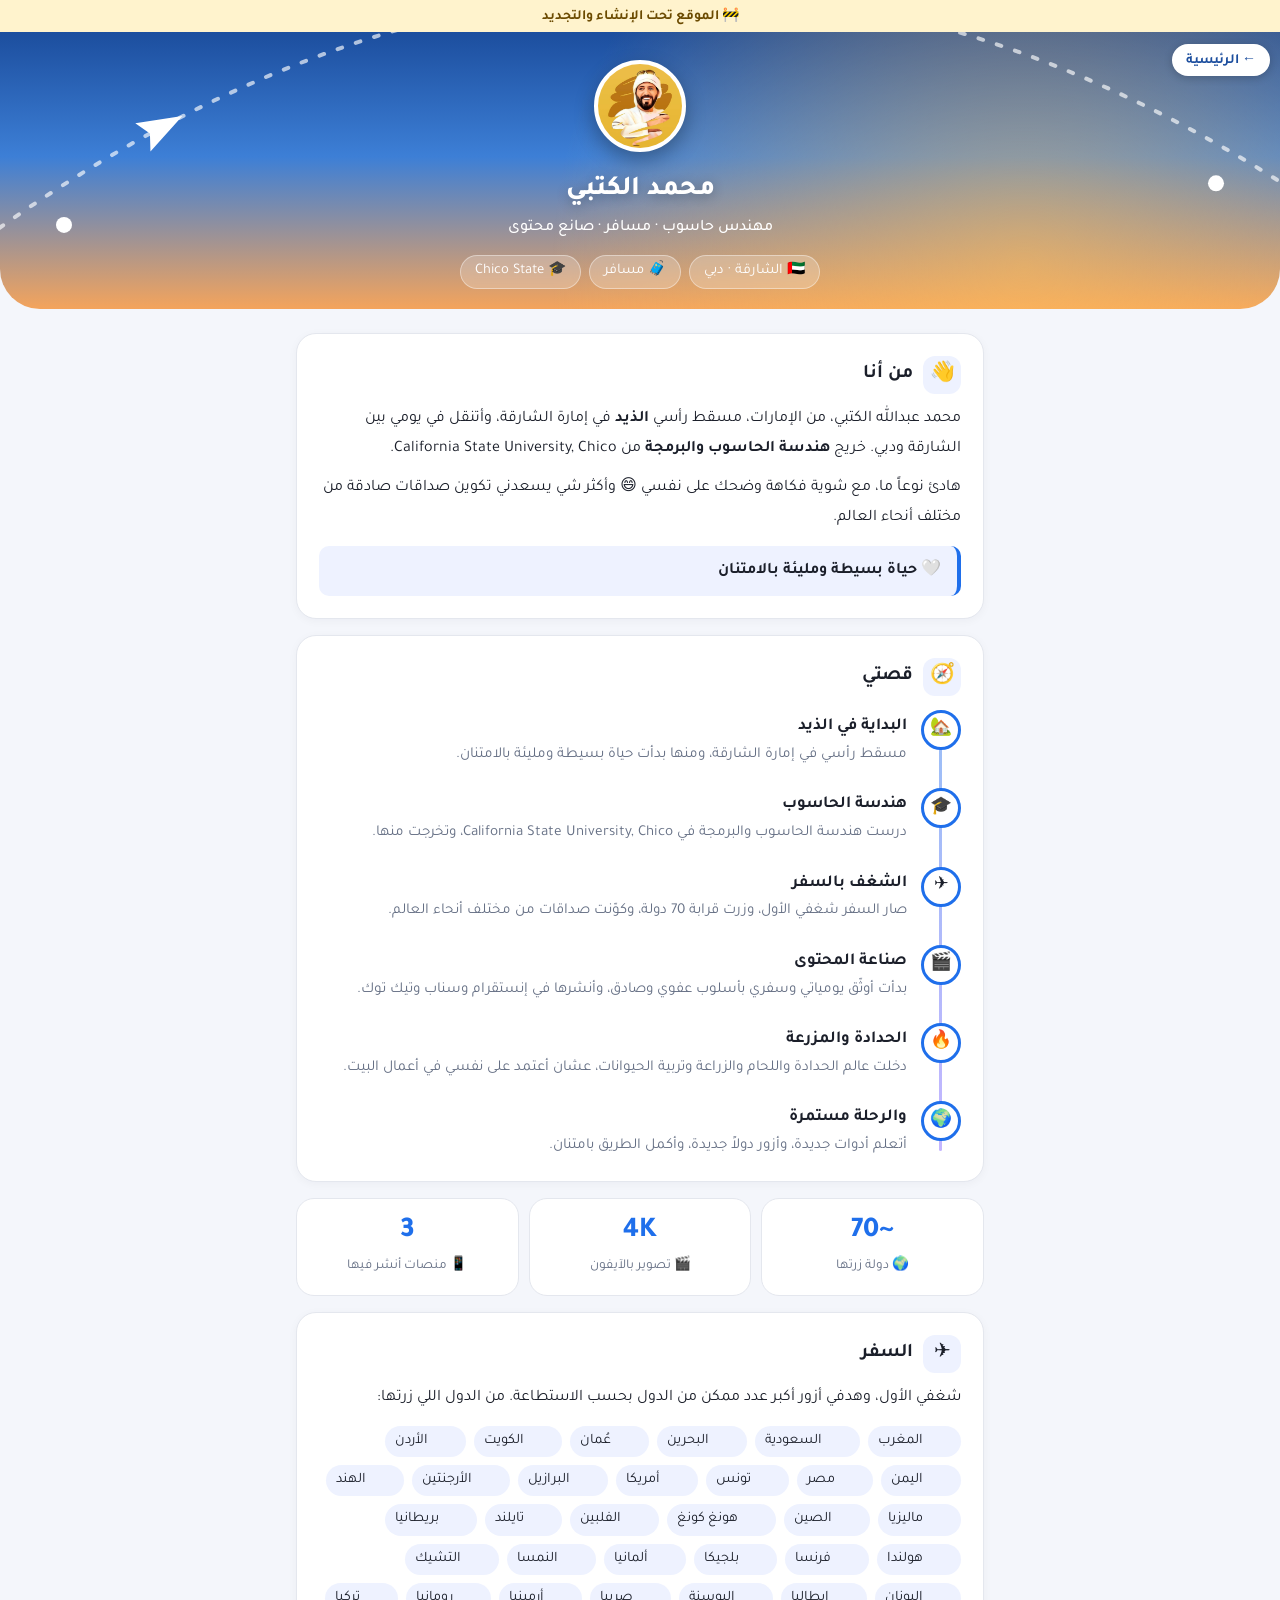
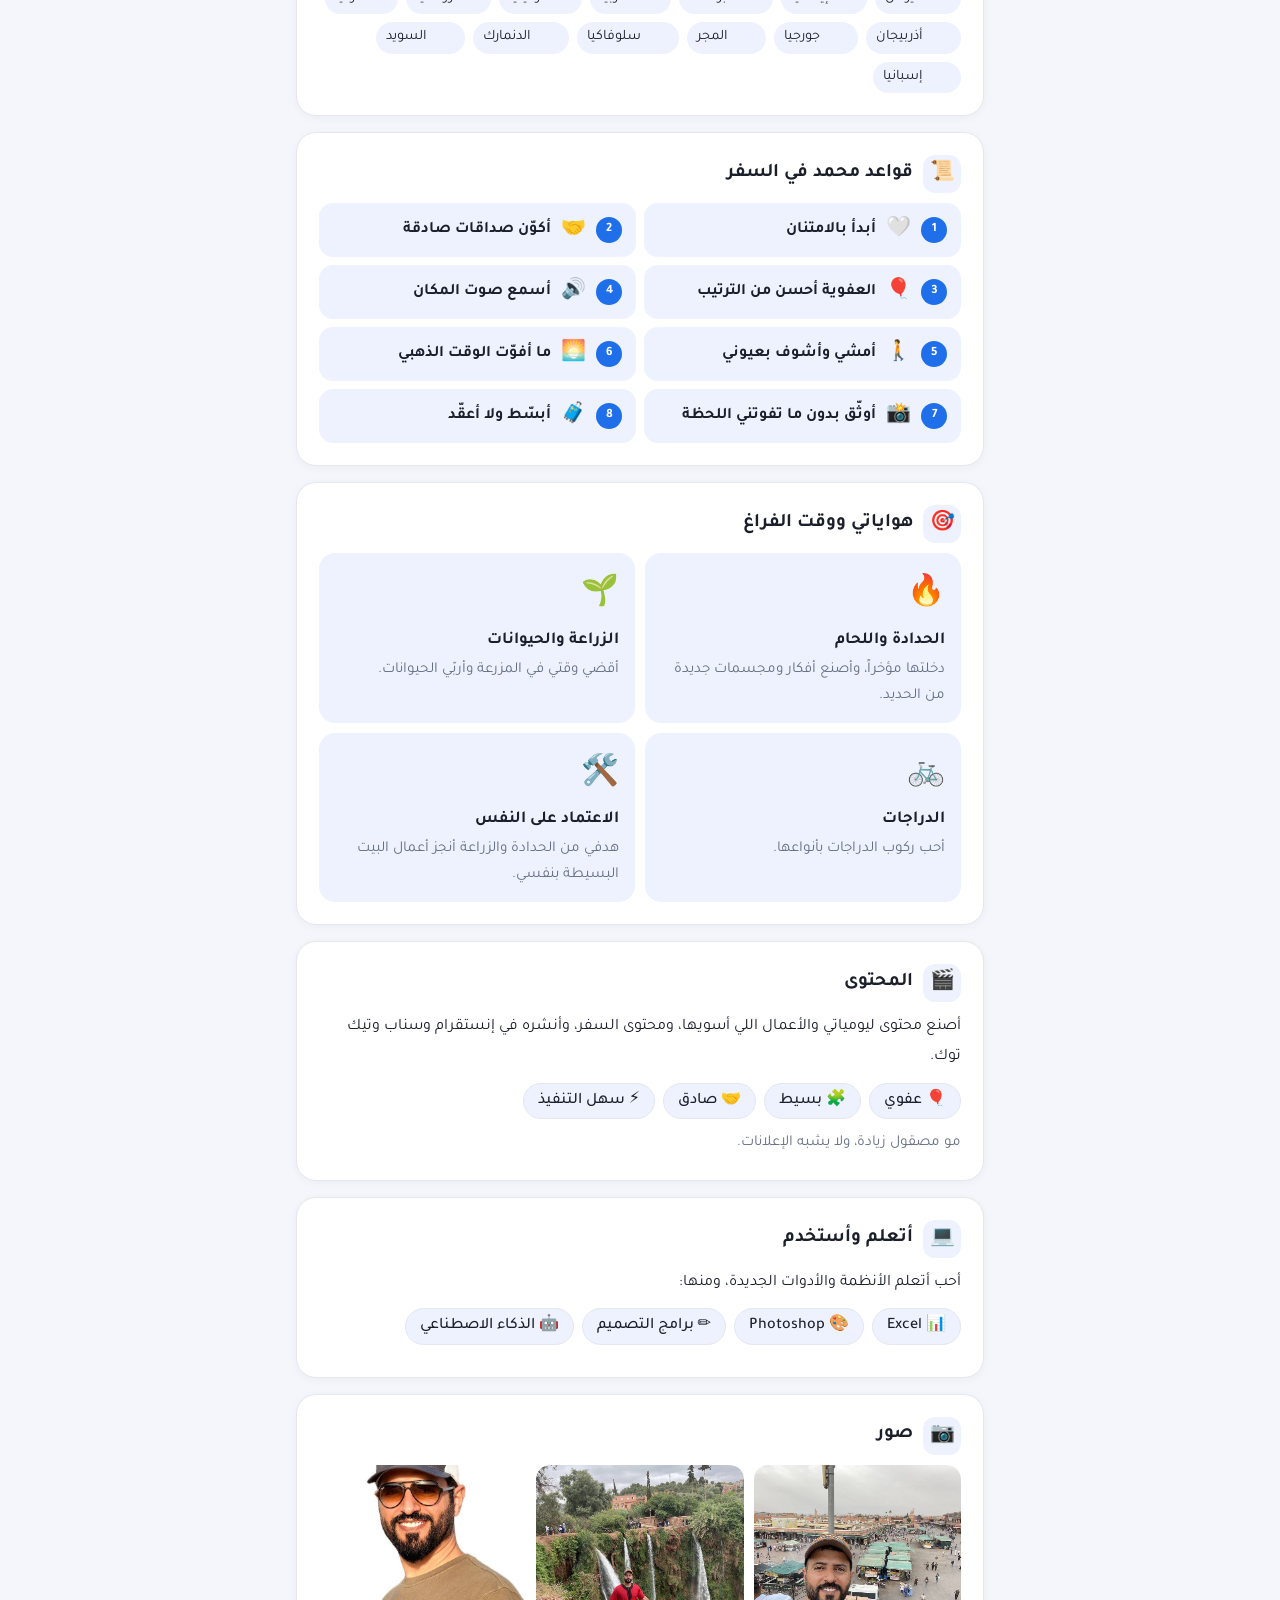
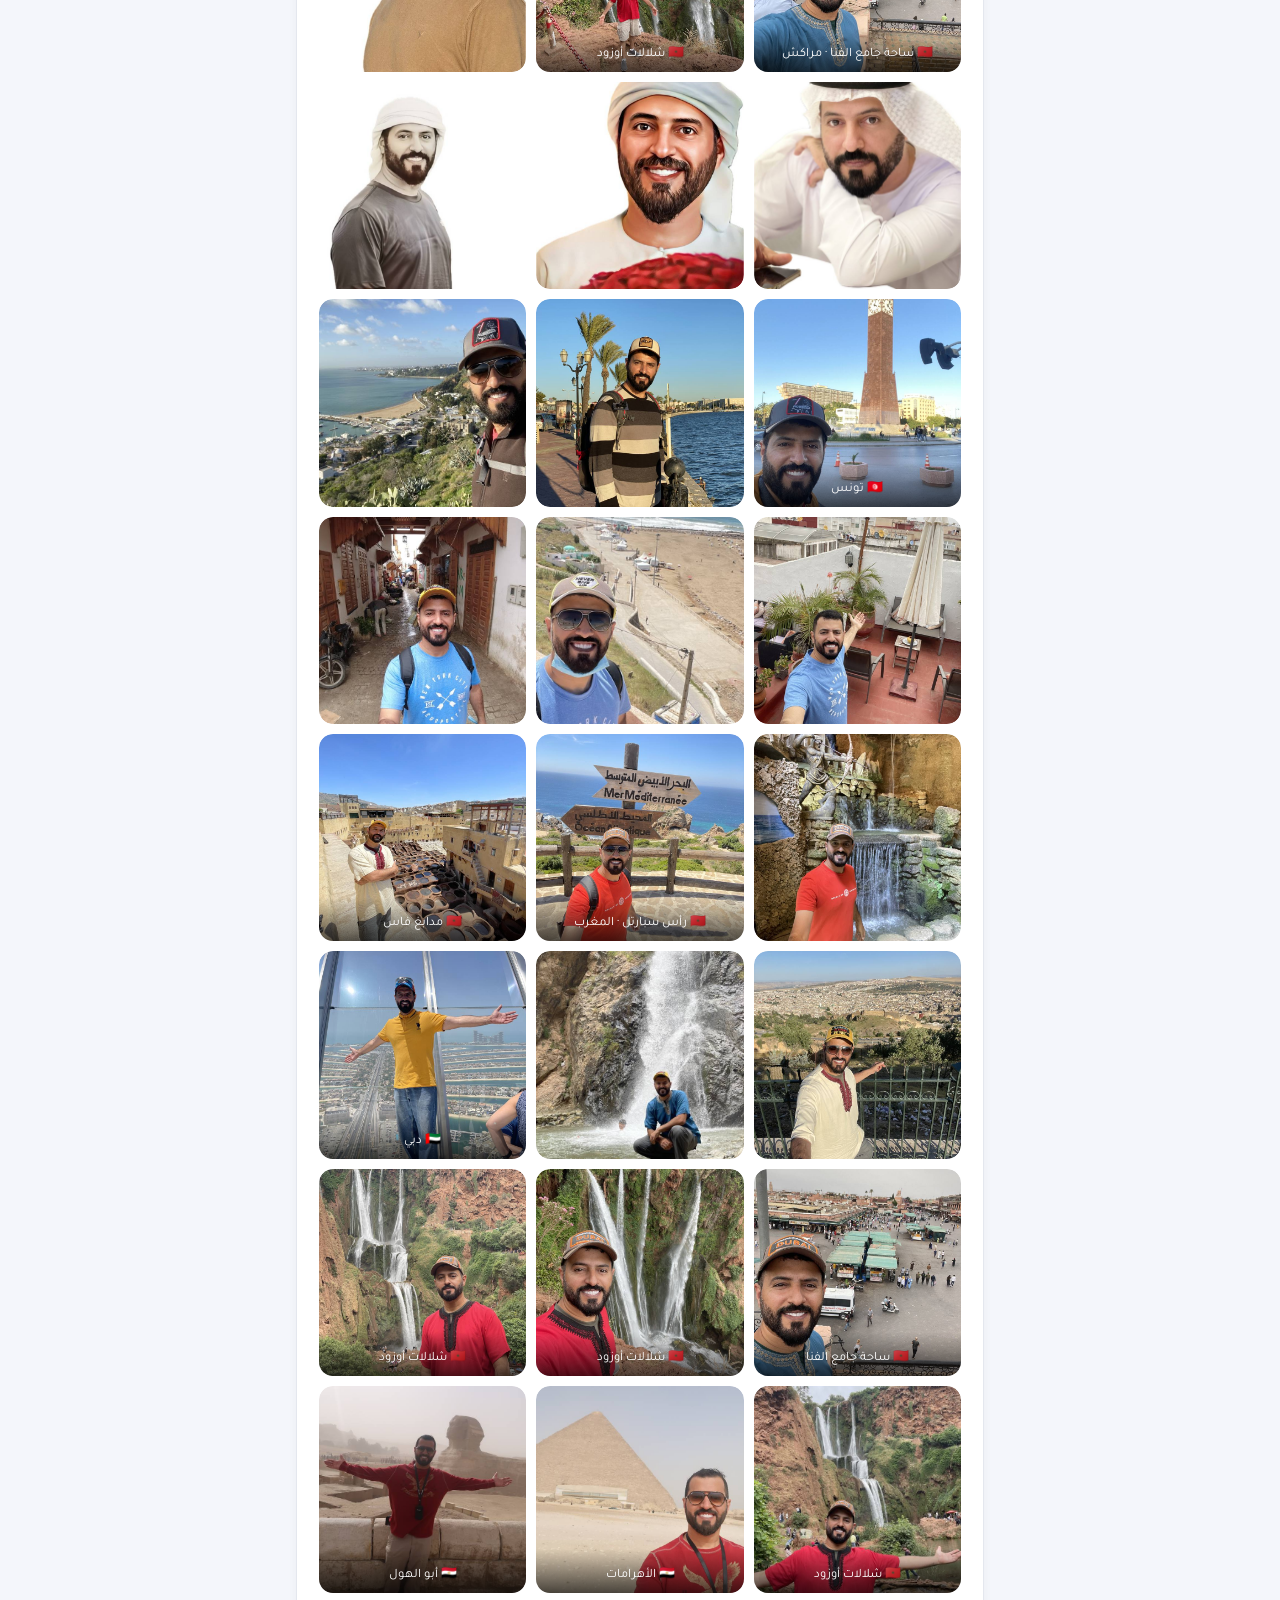
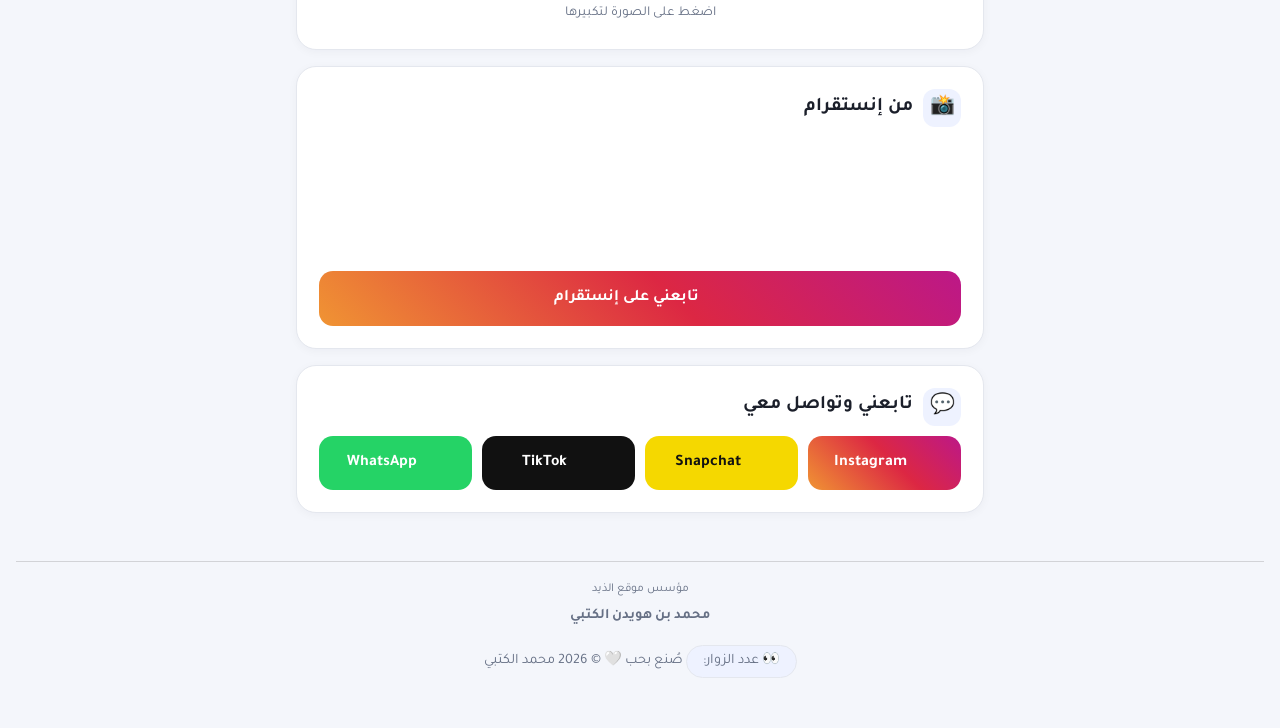
==== commit 38114329: "Add eateries and productive families pages, card thumbnails, new gallery photos, move people images " ====
--- a/mohammed/index.html
+++ b/mohammed/index.html
@@ -6,18 +6,18 @@
   <title>محمد الكتبي</title>
   <meta name="description" content="محمد عبدالله الكتبي — مهندس حاسوب من الإمارات، مسافر وصانع محتوى، زرت قرابة 70 دولة.">
   <meta name="theme-color" content="#1c4e9e">
-  <link rel="icon" href="images/profile.jpg">
+  <link rel="icon" href="../images/people/mohammed/profile.jpg">
   <link rel="canonical" href="https://aldhaid.ae/mohammed/">
   <meta property="og:type" content="website">
   <meta property="og:locale" content="ar_AE">
   <meta property="og:title" content="محمد الكتبي">
   <meta property="og:description" content="مهندس حاسوب من الإمارات، مسافر وصانع محتوى. زرت قرابة 70 دولة.">
   <meta property="og:url" content="https://aldhaid.ae/mohammed/">
-  <meta property="og:image" content="https://aldhaid.ae/mohammed/og-image.jpg">
+  <meta property="og:image" content="https://aldhaid.ae/images/people/mohammed/og-image.jpg">
   <meta property="og:image:width" content="1200">
   <meta property="og:image:height" content="630">
   <meta name="twitter:card" content="summary_large_image">
-  <meta name="twitter:image" content="https://aldhaid.ae/mohammed/og-image.jpg">
+  <meta name="twitter:image" content="https://aldhaid.ae/images/people/mohammed/og-image.jpg">
   <link rel="preconnect" href="https://fonts.googleapis.com">
   <link href="https://fonts.googleapis.com/css2?family=Tajawal:wght@400;500;700;800&display=swap" rel="stylesheet">
   <link rel="stylesheet" href="style.css">
@@ -39,7 +39,7 @@
       </g>
     </svg>
 
-    <img class="avatar" src="images/profile.jpg" alt="صورة محمد الكتبي">
+    <img class="avatar" src="../images/people/mohammed/profile.jpg" alt="صورة محمد الكتبي">
     <h1>محمد الكتبي</h1>
     <p class="en">Mohamed Alketbi</p>
     <p class="tagline">مهندس حاسوب · مسافر · صانع محتوى</p>
@@ -175,12 +175,30 @@
     <section class="card">
       <h2><span class="ico">📷</span> صور</h2>
       <div class="gallery">
-        <figure><img src="images/morocco-market.jpg" alt="ساحة جامع الفنا، مراكش" loading="lazy"><figcaption>🇲🇦 ساحة جامع الفنا · مراكش</figcaption></figure>
-        <figure><img src="images/morocco-waterfall.jpg" alt="شلالات أوزود، المغرب" loading="lazy"><figcaption>🇲🇦 شلالات أوزود</figcaption></figure>
-        <figure><img src="images/photo3.jpg" alt="محمد الكتبي" loading="lazy"></figure>
-        <figure><img src="images/photo1.jpg" alt="محمد الكتبي" loading="lazy"></figure>
-        <figure><img src="images/photo4.jpg" alt="محمد الكتبي" loading="lazy"></figure>
-        <figure><img src="images/photo2.jpg" alt="محمد الكتبي" loading="lazy"></figure>
+        <figure><img src="../images/people/mohammed/morocco-market.jpg" alt="ساحة جامع الفنا، مراكش" loading="lazy"><figcaption>🇲🇦 ساحة جامع الفنا · مراكش</figcaption></figure>
+        <figure><img src="../images/people/mohammed/morocco-waterfall.jpg" alt="شلالات أوزود، المغرب" loading="lazy"><figcaption>🇲🇦 شلالات أوزود</figcaption></figure>
+        <figure><img src="../images/people/mohammed/photo3.jpg" alt="محمد الكتبي" loading="lazy"></figure>
+        <figure><img src="../images/people/mohammed/photo1.jpg" alt="محمد الكتبي" loading="lazy"></figure>
+        <figure><img src="../images/people/mohammed/photo4.jpg" alt="محمد الكتبي" loading="lazy"></figure>
+        <figure><img src="../images/people/mohammed/photo2.jpg" alt="محمد الكتبي" loading="lazy"></figure>
+        <figure><img src="../images/people/mohammed/trip-01.jpg" alt="تونس" loading="lazy"><figcaption>🇹🇳 تونس</figcaption></figure>
+        <figure><img src="../images/people/mohammed/trip-02.jpg" alt="محمد الكتبي" loading="lazy"></figure>
+        <figure><img src="../images/people/mohammed/trip-03.jpg" alt="محمد الكتبي" loading="lazy"></figure>
+        <figure><img src="../images/people/mohammed/trip-04.jpg" alt="محمد الكتبي" loading="lazy"></figure>
+        <figure><img src="../images/people/mohammed/trip-05.jpg" alt="محمد الكتبي" loading="lazy"></figure>
+        <figure><img src="../images/people/mohammed/trip-06.jpg" alt="محمد الكتبي" loading="lazy"></figure>
+        <figure><img src="../images/people/mohammed/trip-07.jpg" alt="محمد الكتبي" loading="lazy"></figure>
+        <figure><img src="../images/people/mohammed/trip-08.jpg" alt="رأس سبارتل · المغرب" loading="lazy"><figcaption>🇲🇦 رأس سبارتل · المغرب</figcaption></figure>
+        <figure><img src="../images/people/mohammed/trip-09.jpg" alt="مدابغ فاس" loading="lazy"><figcaption>🇲🇦 مدابغ فاس</figcaption></figure>
+        <figure><img src="../images/people/mohammed/trip-10.jpg" alt="محمد الكتبي" loading="lazy"></figure>
+        <figure><img src="../images/people/mohammed/trip-11.jpg" alt="محمد الكتبي" loading="lazy"></figure>
+        <figure><img src="../images/people/mohammed/trip-12.jpg" alt="دبي" loading="lazy"><figcaption>🇦🇪 دبي</figcaption></figure>
+        <figure><img src="../images/people/mohammed/trip-13.jpg" alt="ساحة جامع الفنا" loading="lazy"><figcaption>🇲🇦 ساحة جامع الفنا</figcaption></figure>
+        <figure><img src="../images/people/mohammed/trip-14.jpg" alt="شلالات أوزود" loading="lazy"><figcaption>🇲🇦 شلالات أوزود</figcaption></figure>
+        <figure><img src="../images/people/mohammed/trip-15.jpg" alt="شلالات أوزود" loading="lazy"><figcaption>🇲🇦 شلالات أوزود</figcaption></figure>
+        <figure><img src="../images/people/mohammed/trip-16.jpg" alt="شلالات أوزود" loading="lazy"><figcaption>🇲🇦 شلالات أوزود</figcaption></figure>
+        <figure><img src="../images/people/mohammed/trip-17.jpg" alt="الأهرامات" loading="lazy"><figcaption>🇪🇬 الأهرامات</figcaption></figure>
+        <figure><img src="../images/people/mohammed/trip-18.jpg" alt="أبو الهول" loading="lazy"><figcaption>🇪🇬 أبو الهول</figcaption></figure>
       </div>
       <p class="muted hint">اضغط على الصورة لتكبيرها</p>
     </section>
